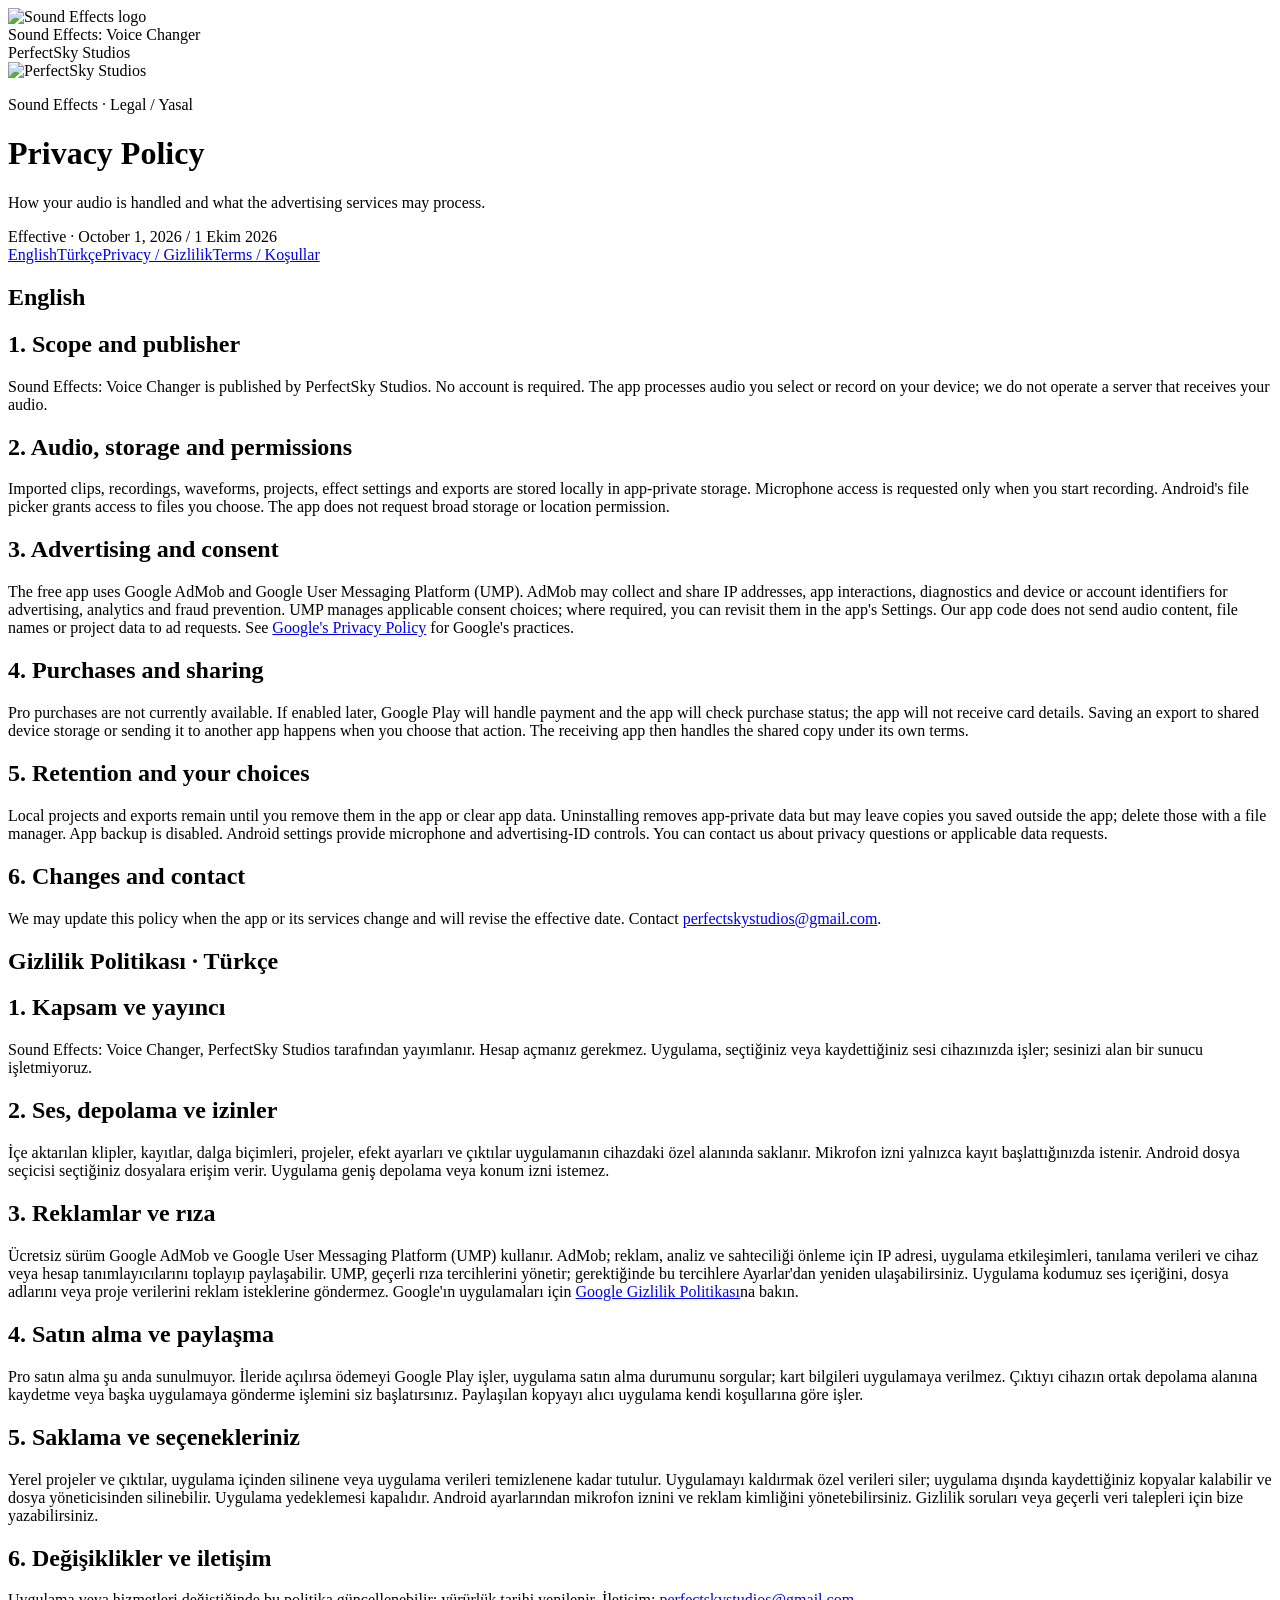
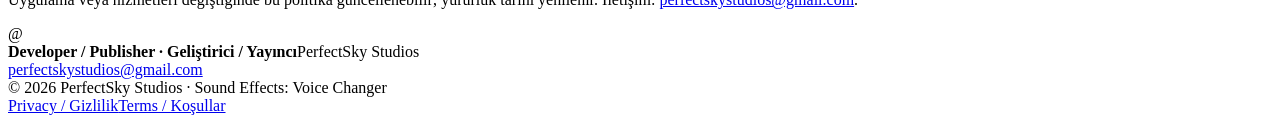
==== index.html @ 6ca9ba9a "Add SoundEffect legal page asset: index.html" ====
<!doctype html>
<html lang="en">
<head>
  <meta charset="utf-8"><meta name="viewport" content="width=device-width, initial-scale=1">
  <meta name="theme-color" content="#d8502e">
  <meta name="description" content="Privacy Policy for Sound Effects: Voice Changer by PerfectSky Studios">
  <title>Privacy Policy · Sound Effects: Voice Changer</title>
  <link rel="stylesheet" href="styles.css">
</head>
<body><main>
  <header class="hero">
    <div class="hero-brands">
      <div class="brand"><img src="app_logo.svg" alt="Sound Effects logo"><div><div class="brand-name">Sound Effects: Voice Changer</div><div class="brand-studio">PerfectSky Studios</div></div></div>
      <div class="studio-mark"><img src="studio_logo.jpg" alt="PerfectSky Studios" decoding="async"></div>
    </div>
    <p class="eyebrow">Sound Effects · Legal / Yasal</p>
    <h1>Privacy Policy</h1>
    <p class="lead">How your audio is handled and what the advertising services may process.</p>
    <div class="meta-row"><span class="meta-pill">Effective · October 1, 2026 / 1 Ekim 2026</span></div>
  </header>
  <nav class="page-nav" aria-label="Page navigation"><a class="primary-link" href="#english">English</a><a href="#turkce">Türkçe</a><a href="index.html">Privacy / Gizlilik</a><a href="terms-of-service.html">Terms / Koşullar</a></nav>
  <div id="english" class="language-block" lang="en"><h2 class="language-title">English</h2>
    <section class="notice"><h2>1. Scope and publisher</h2><p>Sound Effects: Voice Changer is published by PerfectSky Studios. No account is required. The app processes audio you select or record on your device; we do not operate a server that receives your audio.</p></section>
    <section><h2>2. Audio, storage and permissions</h2><p>Imported clips, recordings, waveforms, projects, effect settings and exports are stored locally in app-private storage. Microphone access is requested only when you start recording. Android's file picker grants access to files you choose. The app does not request broad storage or location permission.</p></section>
    <section><h2>3. Advertising and consent</h2><p>The free app uses Google AdMob and Google User Messaging Platform (UMP). AdMob may collect and share IP addresses, app interactions, diagnostics and device or account identifiers for advertising, analytics and fraud prevention. UMP manages applicable consent choices; where required, you can revisit them in the app's Settings. Our app code does not send audio content, file names or project data to ad requests. See <a href="https://policies.google.com/privacy">Google's Privacy Policy</a> for Google's practices.</p></section>
    <section><h2>4. Purchases and sharing</h2><p>Pro purchases are not currently available. If enabled later, Google Play will handle payment and the app will check purchase status; the app will not receive card details. Saving an export to shared device storage or sending it to another app happens when you choose that action. The receiving app then handles the shared copy under its own terms.</p></section>
    <section><h2>5. Retention and your choices</h2><p>Local projects and exports remain until you remove them in the app or clear app data. Uninstalling removes app-private data but may leave copies you saved outside the app; delete those with a file manager. App backup is disabled. Android settings provide microphone and advertising-ID controls. You can contact us about privacy questions or applicable data requests.</p></section>
    <section><h2>6. Changes and contact</h2><p>We may update this policy when the app or its services change and will revise the effective date. Contact <a href="mailto:perfectskystudios@gmail.com">perfectskystudios@gmail.com</a>.</p></section>
  </div>
  <div id="turkce" class="language-block" lang="tr"><h2 class="language-title">Gizlilik Politikası · Türkçe</h2>
    <section class="notice"><h2>1. Kapsam ve yayıncı</h2><p>Sound Effects: Voice Changer, PerfectSky Studios tarafından yayımlanır. Hesap açmanız gerekmez. Uygulama, seçtiğiniz veya kaydettiğiniz sesi cihazınızda işler; sesinizi alan bir sunucu işletmiyoruz.</p></section>
    <section><h2>2. Ses, depolama ve izinler</h2><p>İçe aktarılan klipler, kayıtlar, dalga biçimleri, projeler, efekt ayarları ve çıktılar uygulamanın cihazdaki özel alanında saklanır. Mikrofon izni yalnızca kayıt başlattığınızda istenir. Android dosya seçicisi seçtiğiniz dosyalara erişim verir. Uygulama geniş depolama veya konum izni istemez.</p></section>
    <section><h2>3. Reklamlar ve rıza</h2><p>Ücretsiz sürüm Google AdMob ve Google User Messaging Platform (UMP) kullanır. AdMob; reklam, analiz ve sahteciliği önleme için IP adresi, uygulama etkileşimleri, tanılama verileri ve cihaz veya hesap tanımlayıcılarını toplayıp paylaşabilir. UMP, geçerli rıza tercihlerini yönetir; gerektiğinde bu tercihlere Ayarlar'dan yeniden ulaşabilirsiniz. Uygulama kodumuz ses içeriğini, dosya adlarını veya proje verilerini reklam isteklerine göndermez. Google'ın uygulamaları için <a href="https://policies.google.com/privacy">Google Gizlilik Politikası</a>na bakın.</p></section>
    <section><h2>4. Satın alma ve paylaşma</h2><p>Pro satın alma şu anda sunulmuyor. İleride açılırsa ödemeyi Google Play işler, uygulama satın alma durumunu sorgular; kart bilgileri uygulamaya verilmez. Çıktıyı cihazın ortak depolama alanına kaydetme veya başka uygulamaya gönderme işlemini siz başlatırsınız. Paylaşılan kopyayı alıcı uygulama kendi koşullarına göre işler.</p></section>
    <section><h2>5. Saklama ve seçenekleriniz</h2><p>Yerel projeler ve çıktılar, uygulama içinden silinene veya uygulama verileri temizlenene kadar tutulur. Uygulamayı kaldırmak özel verileri siler; uygulama dışında kaydettiğiniz kopyalar kalabilir ve dosya yöneticisinden silinebilir. Uygulama yedeklemesi kapalıdır. Android ayarlarından mikrofon iznini ve reklam kimliğini yönetebilirsiniz. Gizlilik soruları veya geçerli veri talepleri için bize yazabilirsiniz.</p></section>
    <section><h2>6. Değişiklikler ve iletişim</h2><p>Uygulama veya hizmetleri değiştiğinde bu politika güncellenebilir; yürürlük tarihi yenilenir. İletişim: <a href="mailto:perfectskystudios@gmail.com">perfectskystudios@gmail.com</a>.</p></section>
  </div>
  <aside class="contact-card"><div class="contact-icon" aria-hidden="true">@</div><div><strong>Developer / Publisher · Geliştirici / Yayıncı</strong>PerfectSky Studios<br><a href="mailto:perfectskystudios@gmail.com">perfectskystudios@gmail.com</a></div></aside>
  <footer>© 2026 PerfectSky Studios · Sound Effects: Voice Changer<div class="footer-links"><a href="index.html">Privacy / Gizlilik</a><a href="terms-of-service.html">Terms / Koşullar</a></div></footer>
</main></body></html>
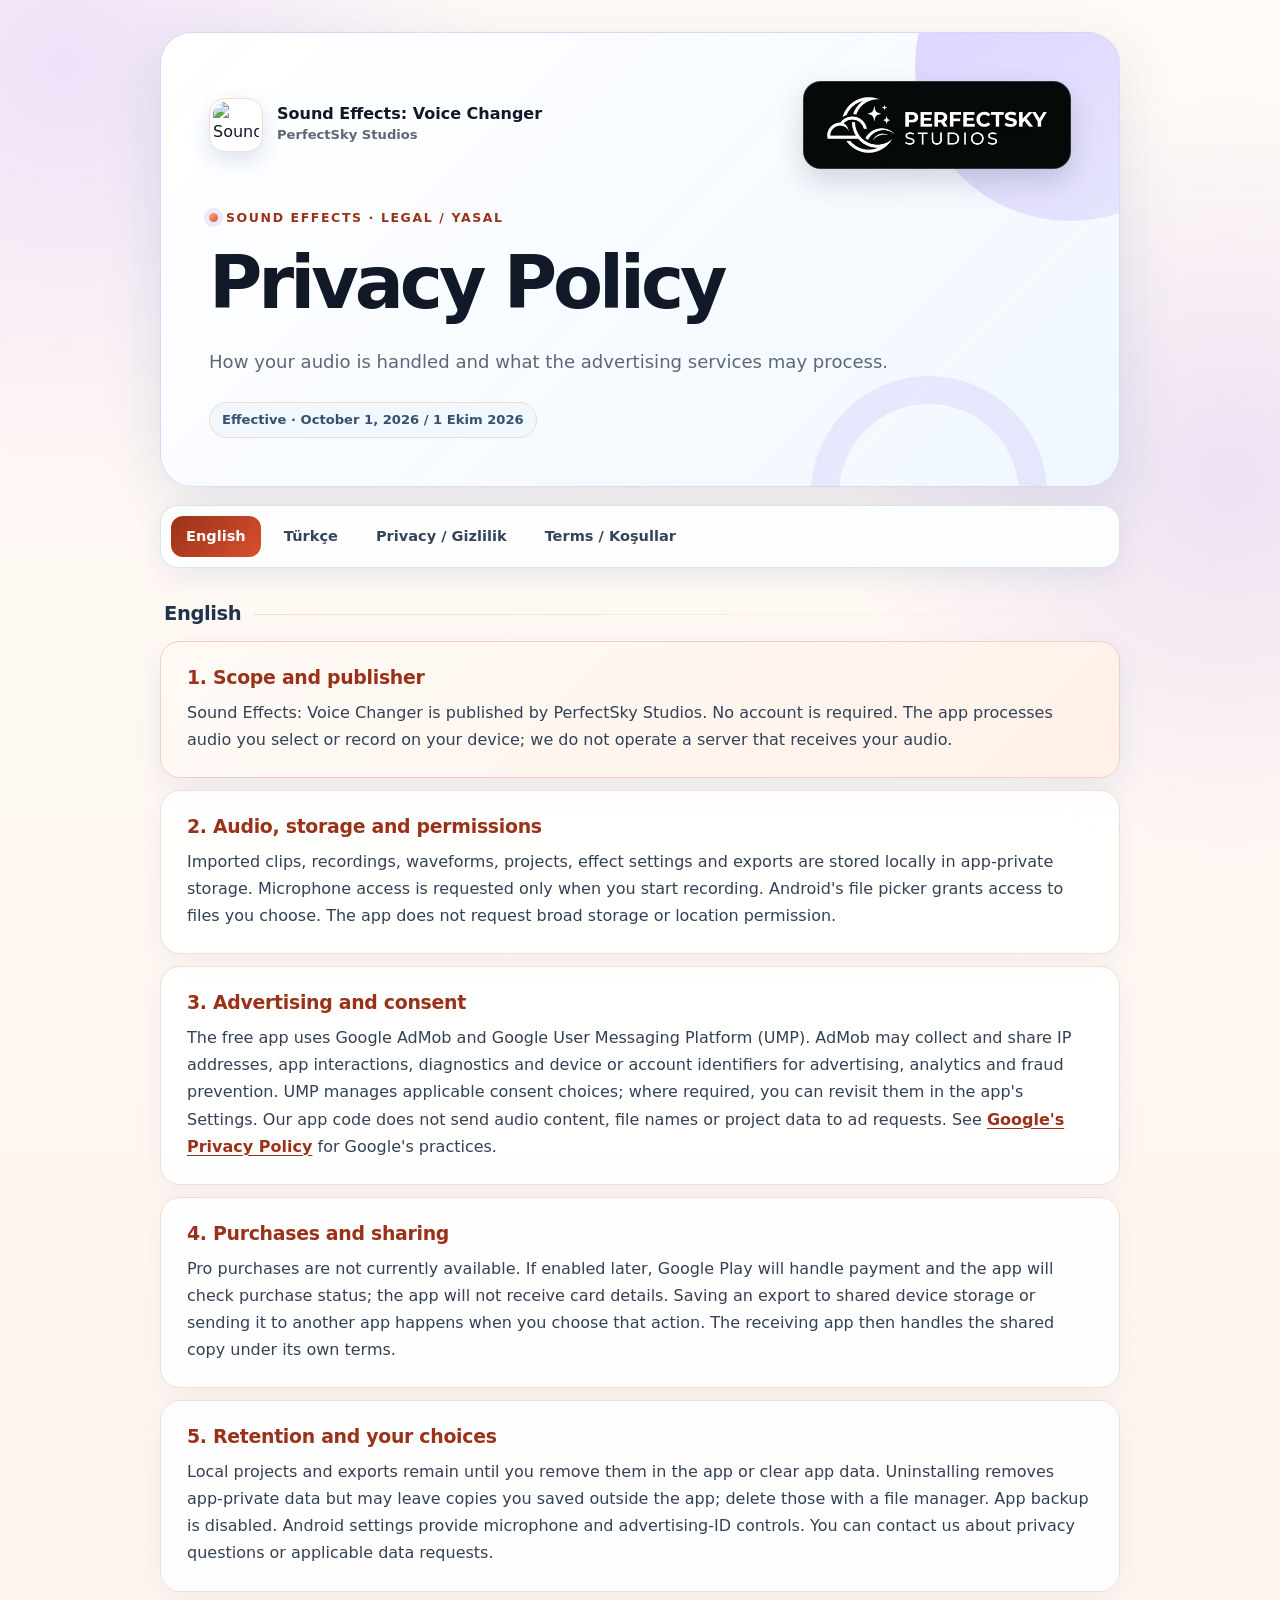
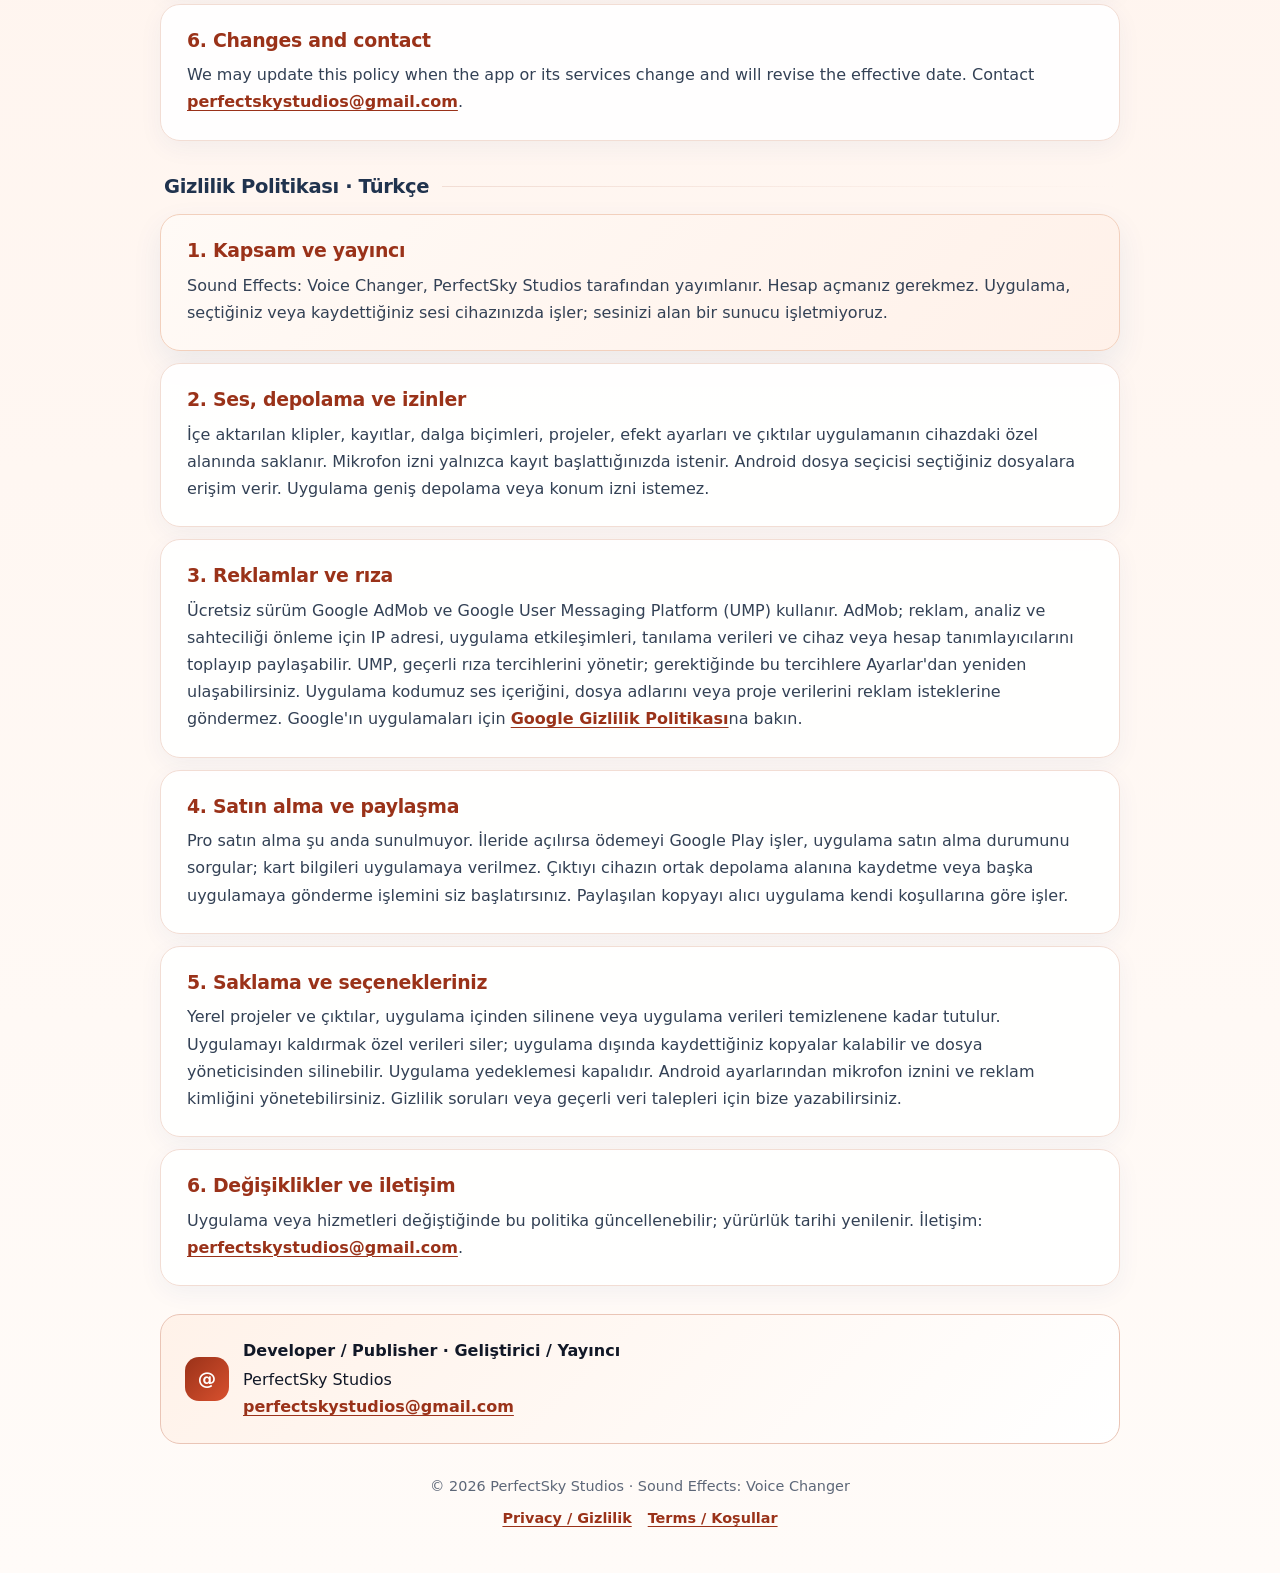
==== commit 2c4ede56: "Update SoundEffect legal page asset: index.html" ====
--- a/index.html
+++ b/index.html
@@ -10,7 +10,7 @@
 <body><main>
   <header class="hero">
     <div class="hero-brands">
-      <div class="brand"><img src="app_logo.svg" alt="Sound Effects logo"><div><div class="brand-name">Sound Effects: Voice Changer</div><div class="brand-studio">PerfectSky Studios</div></div></div>
+      <div class="brand"><img src="app_logo.png" alt="Sound Effects logo"><div><div class="brand-name">Sound Effects: Voice Changer</div><div class="brand-studio">PerfectSky Studios</div></div></div>
       <div class="studio-mark"><img src="studio_logo.jpg" alt="PerfectSky Studios" decoding="async"></div>
     </div>
     <p class="eyebrow">Sound Effects · Legal / Yasal</p>
--- a/styles.css
+++ b/styles.css
@@ -0,0 +1,111 @@
+:root {
+  color-scheme: light;
+  --ink: #111827;
+  --muted: #5d6778;
+  --line: #f2ddd4;
+  --blue: #d8502e;
+  --blue-dark: #9a3219;
+  --blue-deep: #6c2214;
+  --sky: #ffad80;
+  --surface: rgba(255, 255, 255, 0.95);
+  --shadow: 0 20px 60px rgba(18, 67, 133, 0.12);
+  --shadow-soft: 0 10px 28px rgba(18, 67, 133, 0.08);
+}
+
+* { box-sizing: border-box; }
+html { scroll-behavior: smooth; }
+body {
+  margin: 0;
+  min-height: 100vh;
+  background:
+    radial-gradient(circle at 5% 2%, rgba(174, 139, 255, 0.22), transparent 27rem),
+    radial-gradient(circle at 96% 15%, rgba(121, 84, 237, 0.14), transparent 24rem),
+    linear-gradient(180deg, #fffaf6 0%, #fff5ef 48%, #fffbf8 100%);
+  color: var(--ink);
+  font: 16px/1.7 Inter, ui-sans-serif, system-ui, -apple-system, BlinkMacSystemFont, "Segoe UI", sans-serif;
+}
+
+a { color: var(--blue-dark); font-weight: 700; text-underline-offset: 3px; text-decoration-thickness: 1px; }
+a:hover { color: var(--blue-deep); }
+main { width: min(960px, calc(100% - 32px)); margin: 32px auto 24px; }
+
+.hero {
+  position: relative;
+  overflow: hidden;
+  min-height: 360px;
+  padding: 48px;
+  border: 1px solid rgba(121, 84, 237, 0.22);
+  border-radius: 32px;
+  background: linear-gradient(135deg, rgba(255, 255, 255, 0.99), rgba(239, 247, 255, 0.96));
+  box-shadow: var(--shadow);
+}
+.hero::before, .hero::after { content: ""; position: absolute; border-radius: 999px; pointer-events: none; }
+.hero::before { width: 310px; height: 310px; right: -106px; top: -122px; background: linear-gradient(145deg, rgba(174, 139, 255, 0.38), rgba(121, 84, 237, 0.10)); }
+.hero::after { width: 180px; height: 180px; right: 72px; bottom: -126px; border: 28px solid rgba(121, 84, 237, 0.10); }
+
+.hero-brands { position: relative; z-index: 1; display: flex; flex-wrap: wrap; align-items: center; justify-content: space-between; gap: 24px; margin-bottom: 34px; }
+.brand { display: flex; align-items: center; gap: 14px; }
+.brand img { width: 54px; height: 54px; object-fit: contain; padding: 3px; border: 1px solid var(--line); border-radius: 16px; background: #fff; box-shadow: 0 8px 20px rgba(18, 67, 133, 0.14); }
+.brand-name { font-size: 1rem; font-weight: 800; line-height: 1.25; }
+.brand-studio { color: var(--muted); font-size: 0.82rem; font-weight: 650; }
+.studio-mark { flex: 0 1 268px; width: 268px; max-width: 100%; height: 88px; overflow: hidden; border: 1px solid rgba(255, 255, 255, 0.18); border-radius: 18px; background: #040907; box-shadow: 0 12px 28px rgba(8, 25, 43, 0.16); }
+.studio-mark img { display: block; width: 100%; height: 100%; object-fit: cover; object-position: center; }
+
+.eyebrow { position: relative; z-index: 1; display: inline-flex; align-items: center; gap: 8px; margin: 0 0 10px; color: var(--blue-dark); font-size: 0.78rem; font-weight: 850; letter-spacing: 0.13em; text-transform: uppercase; }
+.eyebrow::before { content: ""; width: 9px; height: 9px; border-radius: 50%; background: linear-gradient(135deg, var(--sky), var(--blue)); box-shadow: 0 0 0 5px rgba(121, 84, 237, 0.12); }
+h1, h2 { line-height: 1.25; }
+h1 { position: relative; z-index: 1; max-width: 760px; margin: 0; font-size: clamp(2.35rem, 7vw, 4.55rem); letter-spacing: -0.055em; }
+.lead { position: relative; z-index: 1; max-width: 700px; margin: 18px 0 0; color: var(--muted); font-size: clamp(1rem, 2vw, 1.13rem); }
+.meta-row { position: relative; z-index: 1; display: flex; flex-wrap: wrap; gap: 8px; margin-top: 24px; }
+.meta-pill { display: inline-flex; align-items: center; min-height: 34px; padding: 6px 12px; border: 1px solid #f3d9ca; border-radius: 999px; background: rgba(241, 247, 255, 0.94); color: #36516f; font-size: 0.82rem; font-weight: 700; }
+
+.page-nav { position: sticky; z-index: 10; top: 12px; display: flex; flex-wrap: wrap; gap: 8px; margin: 18px 0 28px; padding: 10px; border: 1px solid rgba(211, 225, 243, 0.92); border-radius: 18px; background: rgba(255, 255, 255, 0.90); box-shadow: var(--shadow-soft); backdrop-filter: blur(16px); }
+.page-nav a { display: inline-flex; align-items: center; min-height: 40px; padding: 8px 15px; border-radius: 12px; color: #33445b; text-decoration: none; font-size: 0.91rem; }
+.page-nav a:hover, .page-nav a:focus-visible { background: #ffede4; color: var(--blue-deep); outline: none; }
+.page-nav .primary-link { background: linear-gradient(135deg, var(--blue-dark), var(--blue)); color: #fff; }
+.page-nav .primary-link:hover { color: #fff; filter: brightness(0.97); }
+
+.language-block { scroll-margin-top: 92px; }
+.language-title { display: flex; align-items: center; gap: 13px; margin: 34px 4px 15px; color: #20334e; font-size: 1.22rem; letter-spacing: -0.02em; }
+.language-title::after { content: ""; flex: 1; height: 1px; background: linear-gradient(90deg, var(--line), transparent); }
+
+section { margin-bottom: 12px; padding: 24px 26px; border: 1px solid var(--line); border-radius: 20px; background: var(--surface); box-shadow: 0 7px 24px rgba(18, 67, 133, 0.05); }
+section h2 { margin: 0 0 9px; color: #9a3219; font-size: 1.18rem; letter-spacing: -0.015em; }
+section p, section li { color: #334155; }
+section p { margin: 0; }
+section p + p, section ul { margin-top: 10px; }
+section ul { margin-bottom: 0; padding-left: 22px; }
+section.notice { border-color: #f2d0bd; background: linear-gradient(135deg, #fffaf6, #fff1e9); box-shadow: 0 12px 30px rgba(18, 77, 151, 0.08); }
+section.notice h2 { color: var(--blue-dark); }
+
+.contact-card { display: grid; grid-template-columns: 44px 1fr; gap: 14px; align-items: center; margin-top: 28px; padding: 22px 24px; border: 1px solid #eac5b6; border-radius: 20px; background: linear-gradient(135deg, #fff2e9, #ffffff); }
+.contact-icon { display: grid; width: 44px; height: 44px; place-items: center; border-radius: 14px; background: linear-gradient(135deg, var(--blue-dark), var(--blue)); color: white; font-size: 1.15rem; font-weight: 900; }
+.contact-card strong { display: block; margin-bottom: 2px; }
+.contact-card > div { min-width: 0; overflow-wrap: anywhere; }
+footer { padding: 30px 16px 18px; color: var(--muted); text-align: center; font-size: 0.9rem; }
+.footer-links { display: flex; flex-wrap: wrap; justify-content: center; gap: 8px 16px; margin-top: 8px; }
+
+@media (max-width: 640px) {
+  main { width: min(100% - 20px, 960px); margin-top: 10px; }
+  .hero { min-height: 0; padding: 26px 22px 30px; border-radius: 24px; }
+  .hero::before { width: 210px; height: 210px; right: -110px; top: -100px; }
+  .hero-brands { flex-direction: column; align-items: flex-start; gap: 20px; margin-bottom: 28px; }
+  .studio-mark { flex: none; width: 246px; height: 82px; border-radius: 16px; }
+  .brand img { width: 48px; height: 48px; border-radius: 14px; }
+  h1 { font-size: clamp(2.15rem, 12vw, 3.2rem); }
+  .lead { margin-top: 14px; }
+  .page-nav { top: 7px; margin: 12px 0 24px; border-radius: 16px; }
+  .page-nav a { flex: 1 1 42%; justify-content: center; padding-inline: 10px; font-size: 0.84rem; text-align: center; }
+  .language-title { margin-top: 28px; }
+  section { padding: 20px 19px; border-radius: 17px; }
+  section h2 { font-size: 1.08rem; }
+  .contact-card { grid-template-columns: 38px 1fr; padding: 18px; }
+  .contact-icon { width: 38px; height: 38px; border-radius: 12px; }
+}
+
+@media (prefers-reduced-motion: reduce) { html { scroll-behavior: auto; } }
+
+
+.hero-brands .brand { min-width:0; flex:1 1 260px; }
+.brand-name, section, .lead { overflow-wrap:anywhere; }
+@media(max-width:640px){.studio-mark{align-self:flex-end;} .page-nav{position:static;} .language-block{scroll-margin-top:16px;}}
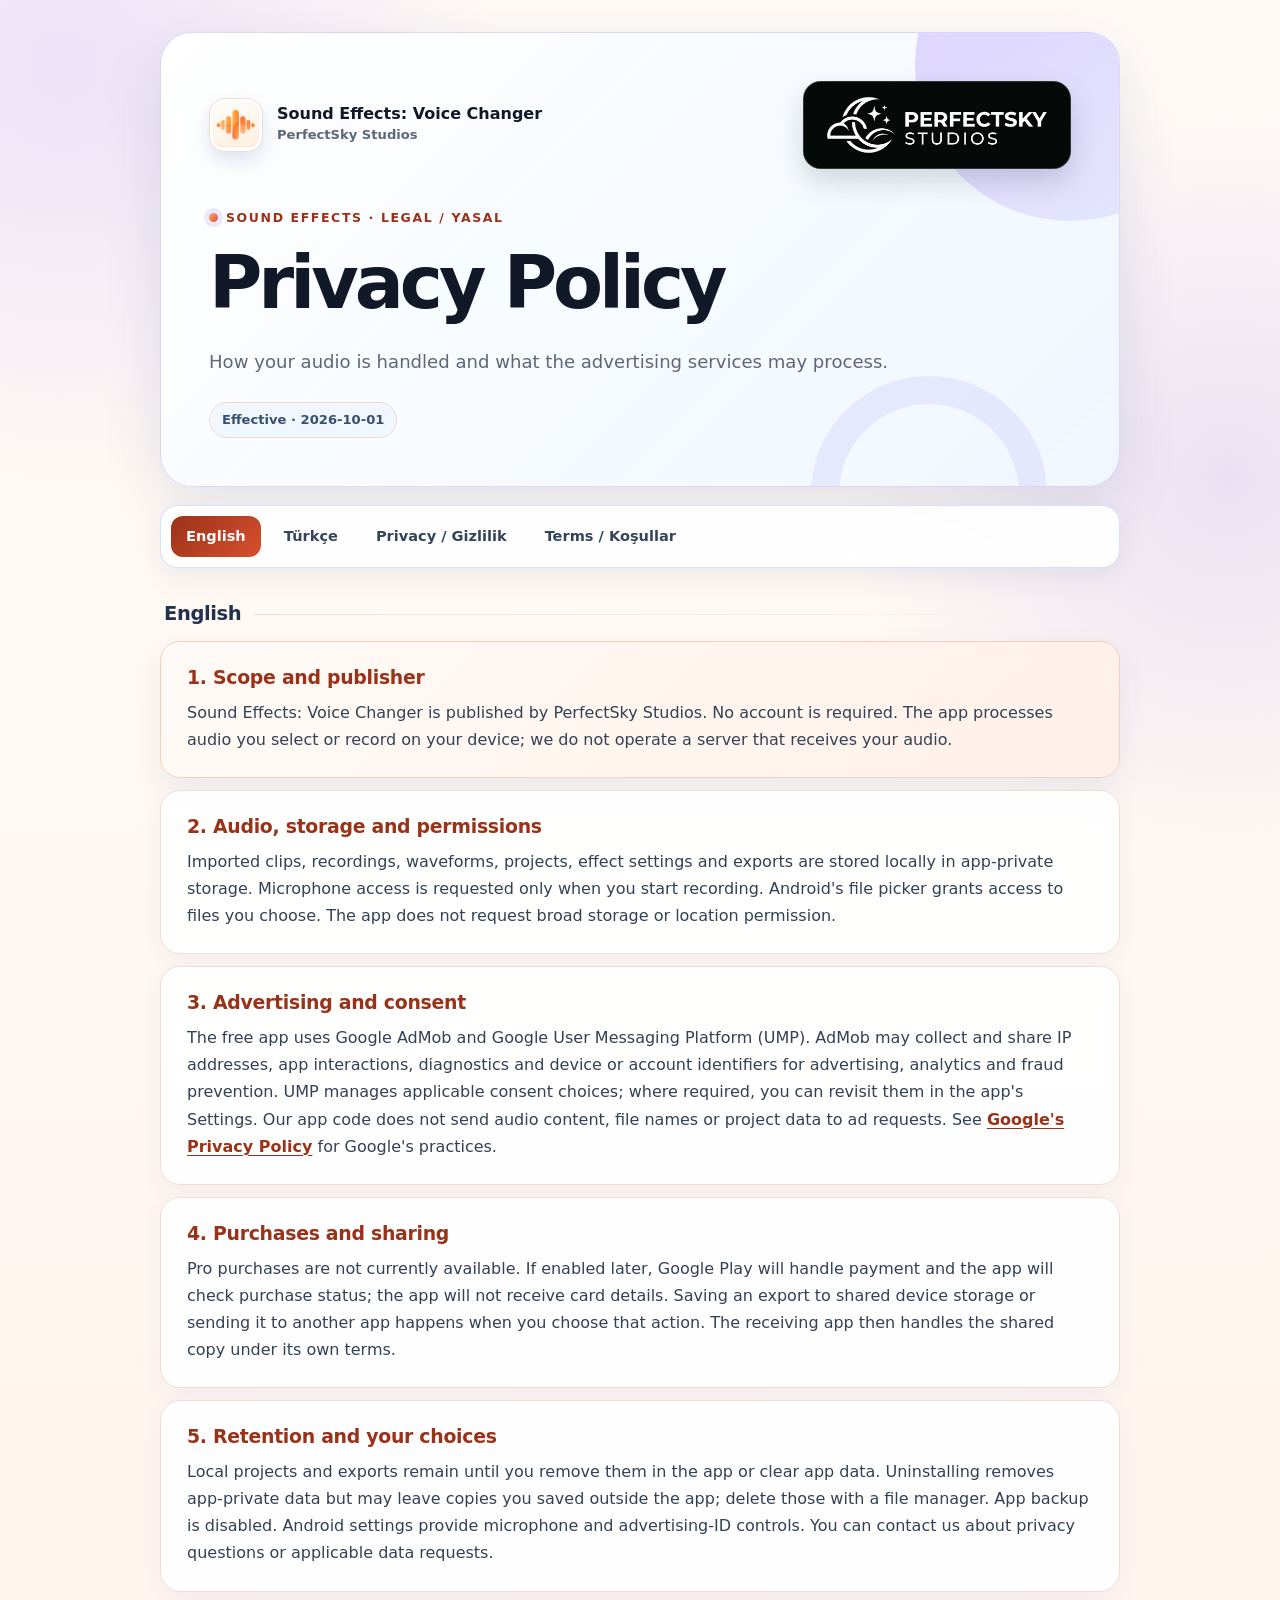
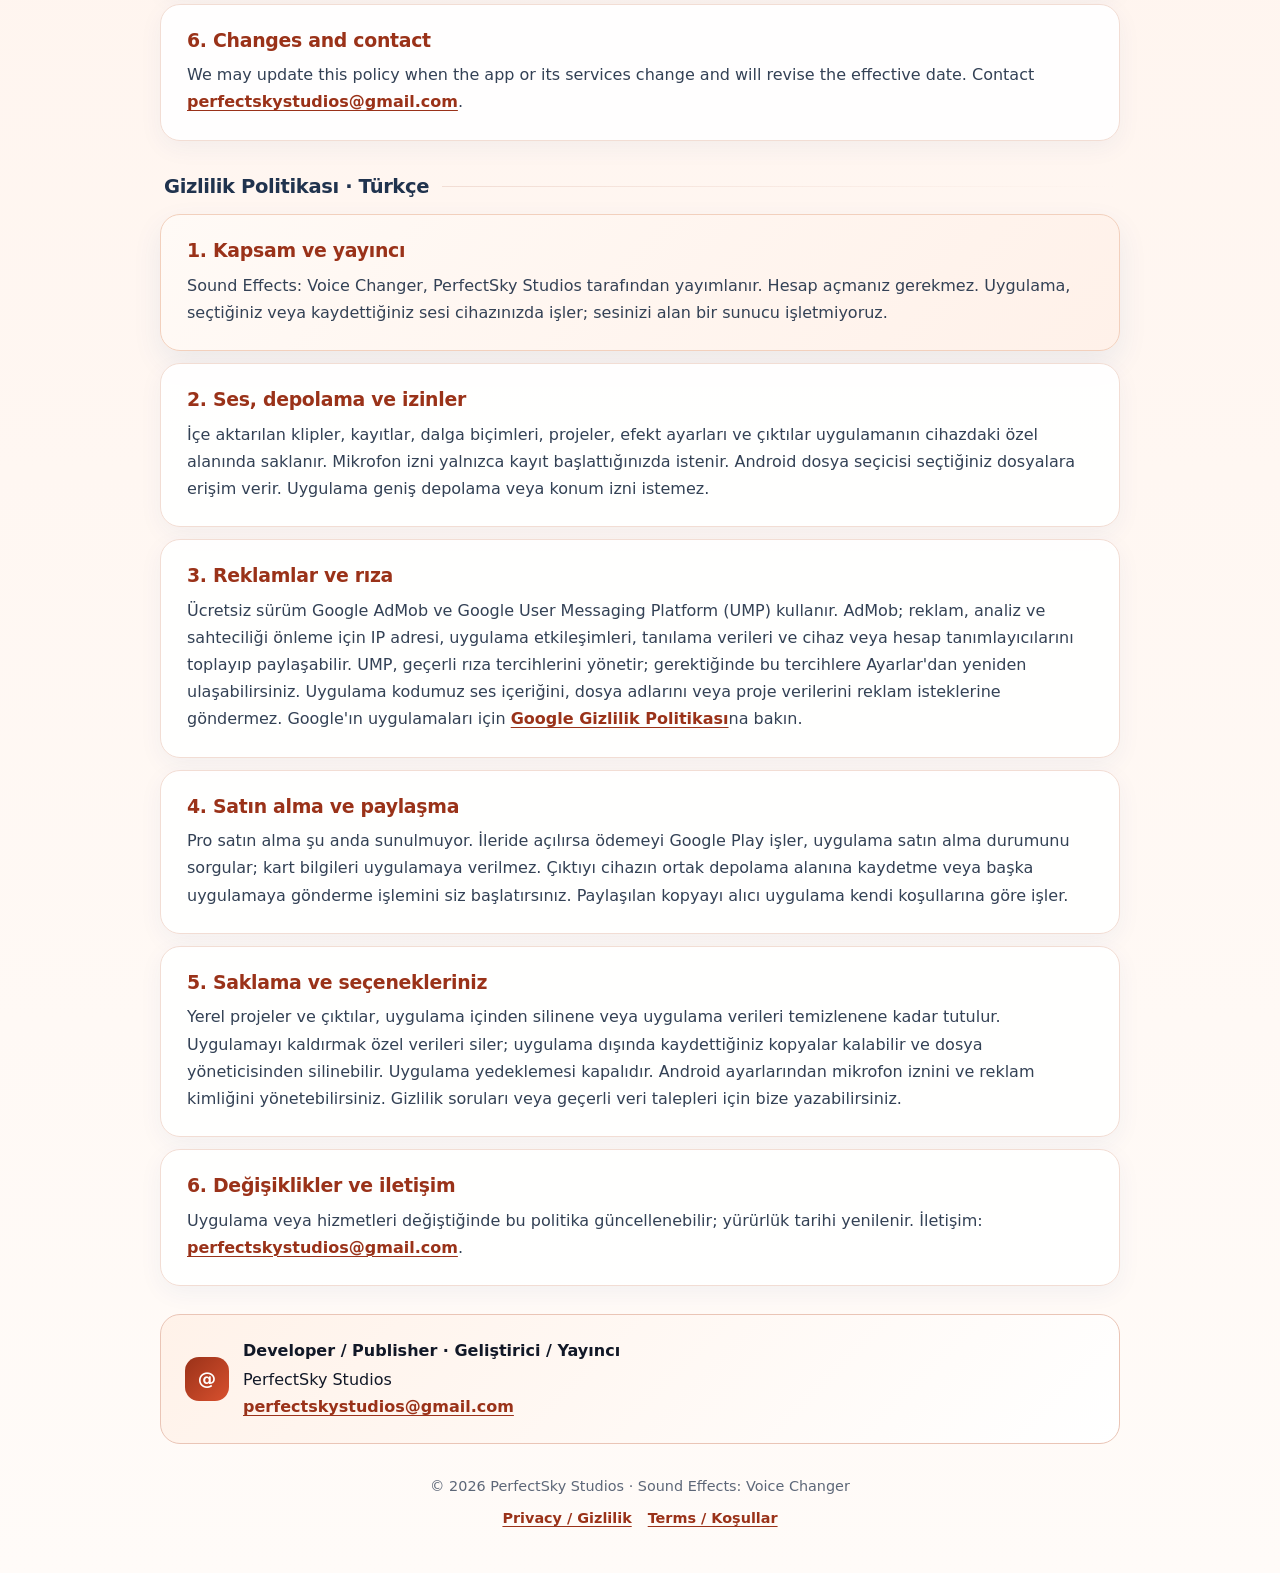
==== commit 4eff6c15: "Correct policy effective date" ====
--- a/index.html
+++ b/index.html
@@ -16,7 +16,7 @@
     <p class="eyebrow">Sound Effects · Legal / Yasal</p>
     <h1>Privacy Policy</h1>
     <p class="lead">How your audio is handled and what the advertising services may process.</p>
-    <div class="meta-row"><span class="meta-pill">Effective · October 1, 2026 / 1 Ekim 2026</span></div>
+    <div class="meta-row"><span class="meta-pill">Effective · 2026-10-01</span></div>
   </header>
   <nav class="page-nav" aria-label="Page navigation"><a class="primary-link" href="#english">English</a><a href="#turkce">Türkçe</a><a href="index.html">Privacy / Gizlilik</a><a href="terms-of-service.html">Terms / Koşullar</a></nav>
   <div id="english" class="language-block" lang="en"><h2 class="language-title">English</h2>
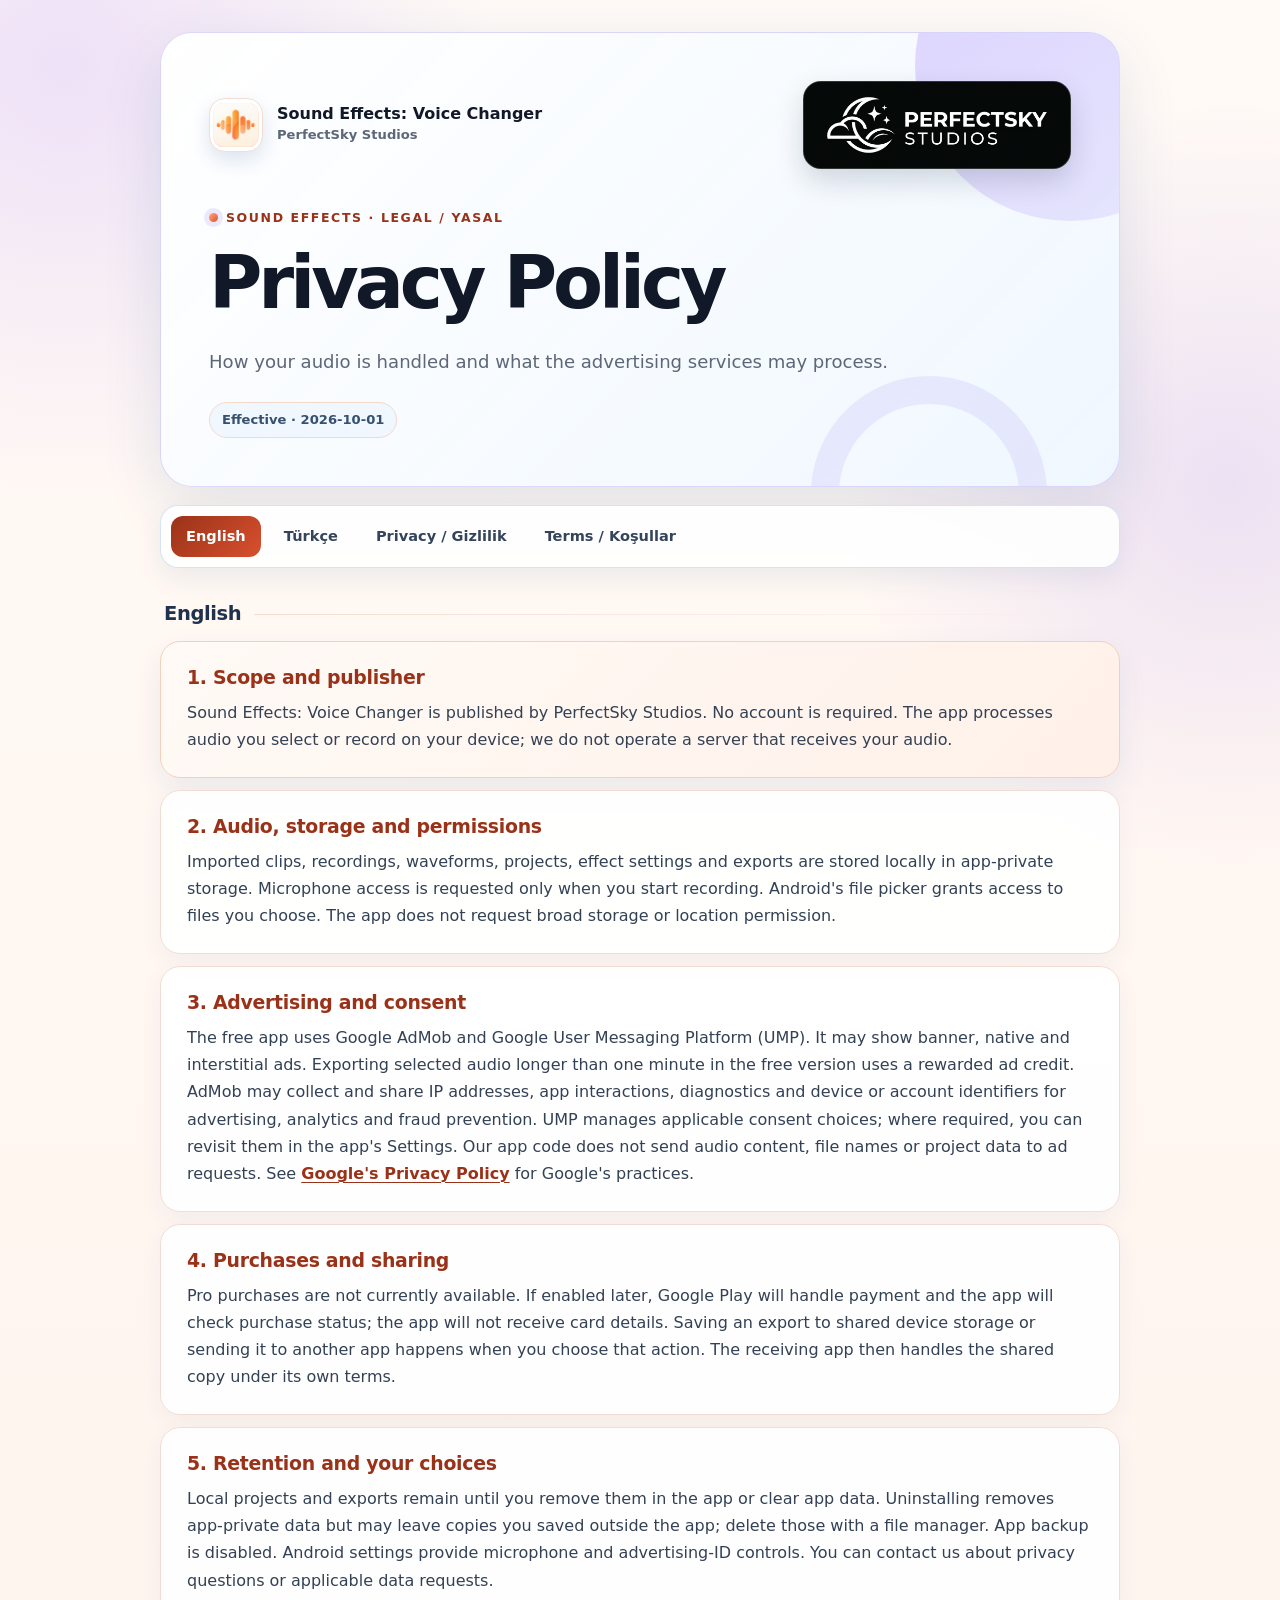
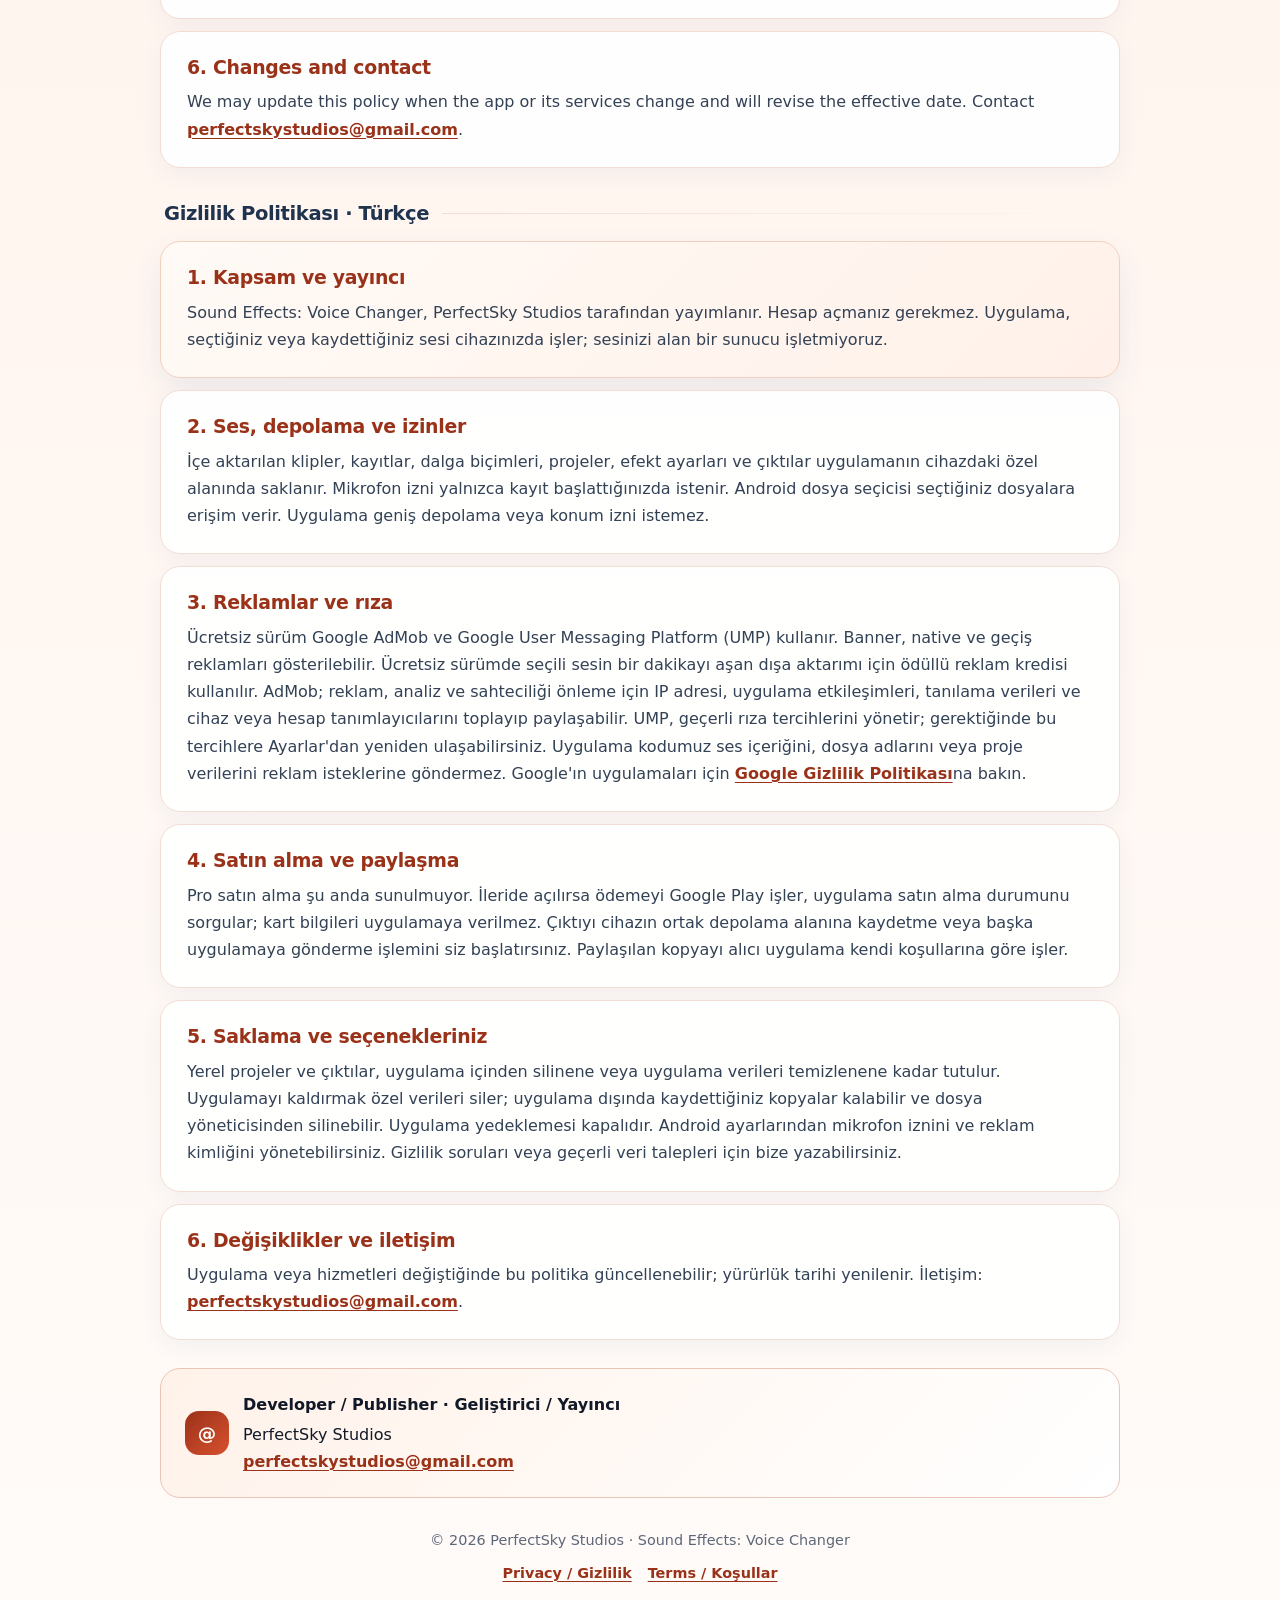
==== commit acb91a72: "Clarify advertising formats and rewarded export in privacy policy" ====
--- a/index.html
+++ b/index.html
@@ -22,7 +22,7 @@
   <div id="english" class="language-block" lang="en"><h2 class="language-title">English</h2>
     <section class="notice"><h2>1. Scope and publisher</h2><p>Sound Effects: Voice Changer is published by PerfectSky Studios. No account is required. The app processes audio you select or record on your device; we do not operate a server that receives your audio.</p></section>
     <section><h2>2. Audio, storage and permissions</h2><p>Imported clips, recordings, waveforms, projects, effect settings and exports are stored locally in app-private storage. Microphone access is requested only when you start recording. Android's file picker grants access to files you choose. The app does not request broad storage or location permission.</p></section>
-    <section><h2>3. Advertising and consent</h2><p>The free app uses Google AdMob and Google User Messaging Platform (UMP). AdMob may collect and share IP addresses, app interactions, diagnostics and device or account identifiers for advertising, analytics and fraud prevention. UMP manages applicable consent choices; where required, you can revisit them in the app's Settings. Our app code does not send audio content, file names or project data to ad requests. See <a href="https://policies.google.com/privacy">Google's Privacy Policy</a> for Google's practices.</p></section>
+    <section><h2>3. Advertising and consent</h2><p>The free app uses Google AdMob and Google User Messaging Platform (UMP). It may show banner, native and interstitial ads. Exporting selected audio longer than one minute in the free version uses a rewarded ad credit. AdMob may collect and share IP addresses, app interactions, diagnostics and device or account identifiers for advertising, analytics and fraud prevention. UMP manages applicable consent choices; where required, you can revisit them in the app's Settings. Our app code does not send audio content, file names or project data to ad requests. See <a href="https://policies.google.com/privacy">Google's Privacy Policy</a> for Google's practices.</p></section>
     <section><h2>4. Purchases and sharing</h2><p>Pro purchases are not currently available. If enabled later, Google Play will handle payment and the app will check purchase status; the app will not receive card details. Saving an export to shared device storage or sending it to another app happens when you choose that action. The receiving app then handles the shared copy under its own terms.</p></section>
     <section><h2>5. Retention and your choices</h2><p>Local projects and exports remain until you remove them in the app or clear app data. Uninstalling removes app-private data but may leave copies you saved outside the app; delete those with a file manager. App backup is disabled. Android settings provide microphone and advertising-ID controls. You can contact us about privacy questions or applicable data requests.</p></section>
     <section><h2>6. Changes and contact</h2><p>We may update this policy when the app or its services change and will revise the effective date. Contact <a href="mailto:perfectskystudios@gmail.com">perfectskystudios@gmail.com</a>.</p></section>
@@ -30,7 +30,7 @@
   <div id="turkce" class="language-block" lang="tr"><h2 class="language-title">Gizlilik Politikası · Türkçe</h2>
     <section class="notice"><h2>1. Kapsam ve yayıncı</h2><p>Sound Effects: Voice Changer, PerfectSky Studios tarafından yayımlanır. Hesap açmanız gerekmez. Uygulama, seçtiğiniz veya kaydettiğiniz sesi cihazınızda işler; sesinizi alan bir sunucu işletmiyoruz.</p></section>
     <section><h2>2. Ses, depolama ve izinler</h2><p>İçe aktarılan klipler, kayıtlar, dalga biçimleri, projeler, efekt ayarları ve çıktılar uygulamanın cihazdaki özel alanında saklanır. Mikrofon izni yalnızca kayıt başlattığınızda istenir. Android dosya seçicisi seçtiğiniz dosyalara erişim verir. Uygulama geniş depolama veya konum izni istemez.</p></section>
-    <section><h2>3. Reklamlar ve rıza</h2><p>Ücretsiz sürüm Google AdMob ve Google User Messaging Platform (UMP) kullanır. AdMob; reklam, analiz ve sahteciliği önleme için IP adresi, uygulama etkileşimleri, tanılama verileri ve cihaz veya hesap tanımlayıcılarını toplayıp paylaşabilir. UMP, geçerli rıza tercihlerini yönetir; gerektiğinde bu tercihlere Ayarlar'dan yeniden ulaşabilirsiniz. Uygulama kodumuz ses içeriğini, dosya adlarını veya proje verilerini reklam isteklerine göndermez. Google'ın uygulamaları için <a href="https://policies.google.com/privacy">Google Gizlilik Politikası</a>na bakın.</p></section>
+    <section><h2>3. Reklamlar ve rıza</h2><p>Ücretsiz sürüm Google AdMob ve Google User Messaging Platform (UMP) kullanır. Banner, native ve geçiş reklamları gösterilebilir. Ücretsiz sürümde seçili sesin bir dakikayı aşan dışa aktarımı için ödüllü reklam kredisi kullanılır. AdMob; reklam, analiz ve sahteciliği önleme için IP adresi, uygulama etkileşimleri, tanılama verileri ve cihaz veya hesap tanımlayıcılarını toplayıp paylaşabilir. UMP, geçerli rıza tercihlerini yönetir; gerektiğinde bu tercihlere Ayarlar'dan yeniden ulaşabilirsiniz. Uygulama kodumuz ses içeriğini, dosya adlarını veya proje verilerini reklam isteklerine göndermez. Google'ın uygulamaları için <a href="https://policies.google.com/privacy">Google Gizlilik Politikası</a>na bakın.</p></section>
     <section><h2>4. Satın alma ve paylaşma</h2><p>Pro satın alma şu anda sunulmuyor. İleride açılırsa ödemeyi Google Play işler, uygulama satın alma durumunu sorgular; kart bilgileri uygulamaya verilmez. Çıktıyı cihazın ortak depolama alanına kaydetme veya başka uygulamaya gönderme işlemini siz başlatırsınız. Paylaşılan kopyayı alıcı uygulama kendi koşullarına göre işler.</p></section>
     <section><h2>5. Saklama ve seçenekleriniz</h2><p>Yerel projeler ve çıktılar, uygulama içinden silinene veya uygulama verileri temizlenene kadar tutulur. Uygulamayı kaldırmak özel verileri siler; uygulama dışında kaydettiğiniz kopyalar kalabilir ve dosya yöneticisinden silinebilir. Uygulama yedeklemesi kapalıdır. Android ayarlarından mikrofon iznini ve reklam kimliğini yönetebilirsiniz. Gizlilik soruları veya geçerli veri talepleri için bize yazabilirsiniz.</p></section>
     <section><h2>6. Değişiklikler ve iletişim</h2><p>Uygulama veya hizmetleri değiştiğinde bu politika güncellenebilir; yürürlük tarihi yenilenir. İletişim: <a href="mailto:perfectskystudios@gmail.com">perfectskystudios@gmail.com</a>.</p></section>
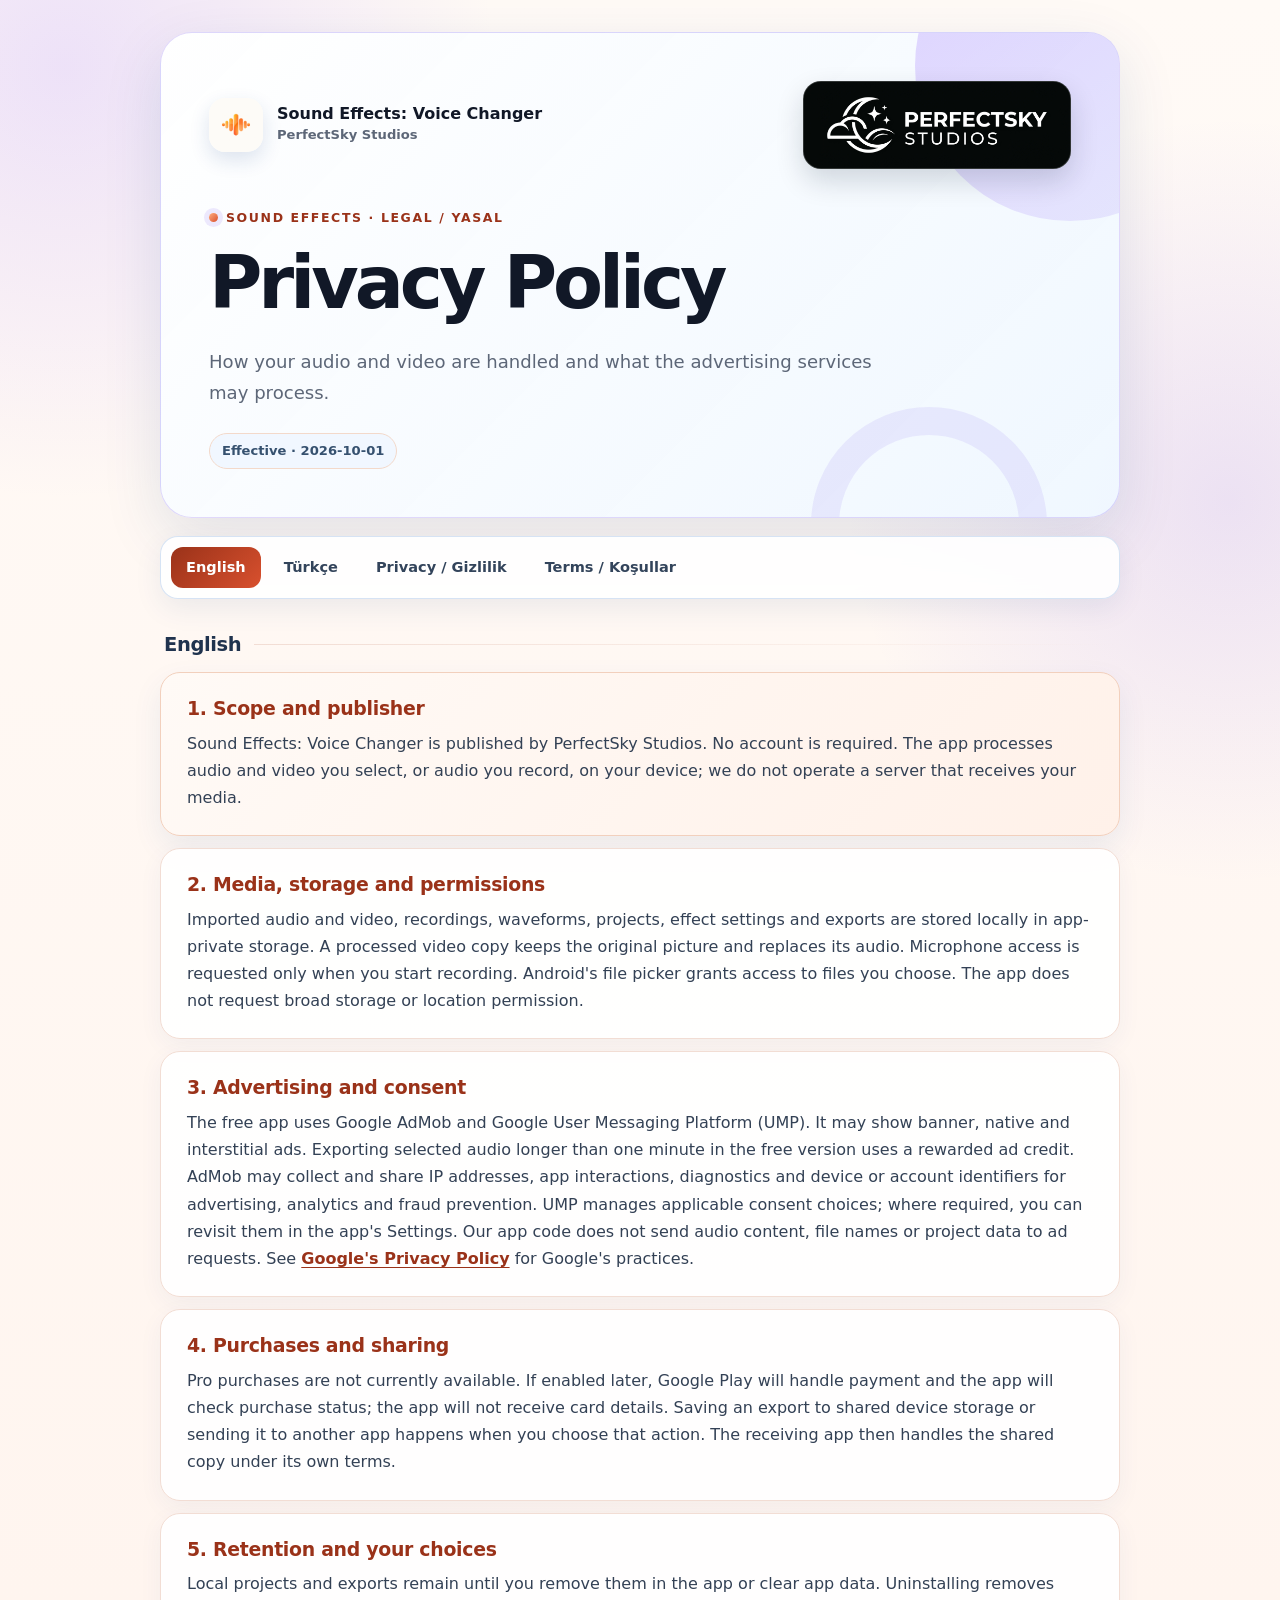
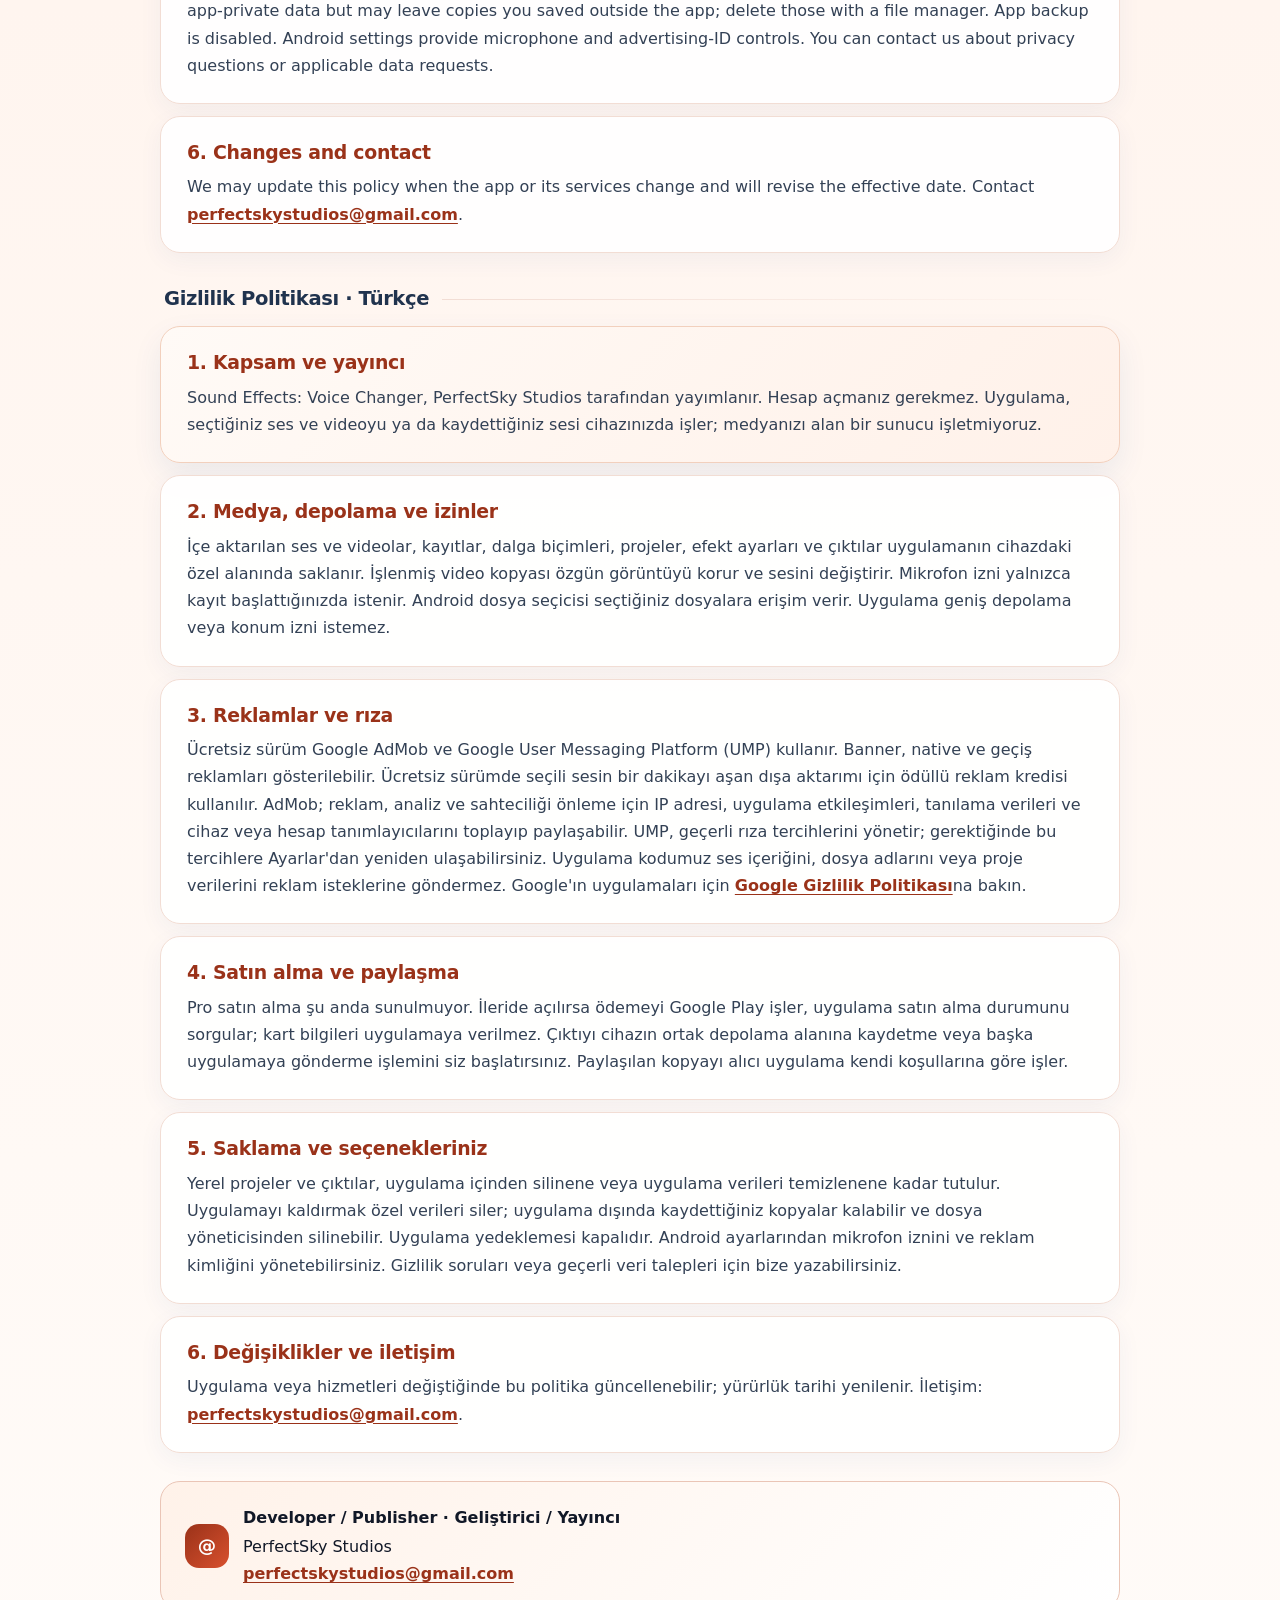
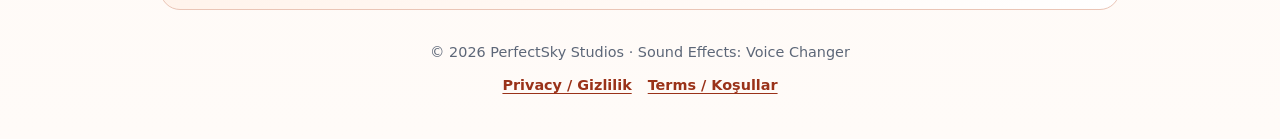
==== commit 3d3412dd: "Cover local video import and export in legal pages" ====
--- a/index.html
+++ b/index.html
@@ -15,21 +15,21 @@
     </div>
     <p class="eyebrow">Sound Effects · Legal / Yasal</p>
     <h1>Privacy Policy</h1>
-    <p class="lead">How your audio is handled and what the advertising services may process.</p>
+    <p class="lead">How your audio and video are handled and what the advertising services may process.</p>
     <div class="meta-row"><span class="meta-pill">Effective · 2026-10-01</span></div>
   </header>
   <nav class="page-nav" aria-label="Page navigation"><a class="primary-link" href="#english">English</a><a href="#turkce">Türkçe</a><a href="index.html">Privacy / Gizlilik</a><a href="terms-of-service.html">Terms / Koşullar</a></nav>
   <div id="english" class="language-block" lang="en"><h2 class="language-title">English</h2>
-    <section class="notice"><h2>1. Scope and publisher</h2><p>Sound Effects: Voice Changer is published by PerfectSky Studios. No account is required. The app processes audio you select or record on your device; we do not operate a server that receives your audio.</p></section>
-    <section><h2>2. Audio, storage and permissions</h2><p>Imported clips, recordings, waveforms, projects, effect settings and exports are stored locally in app-private storage. Microphone access is requested only when you start recording. Android's file picker grants access to files you choose. The app does not request broad storage or location permission.</p></section>
+    <section class="notice"><h2>1. Scope and publisher</h2><p>Sound Effects: Voice Changer is published by PerfectSky Studios. No account is required. The app processes audio and video you select, or audio you record, on your device; we do not operate a server that receives your media.</p></section>
+    <section><h2>2. Media, storage and permissions</h2><p>Imported audio and video, recordings, waveforms, projects, effect settings and exports are stored locally in app-private storage. A processed video copy keeps the original picture and replaces its audio. Microphone access is requested only when you start recording. Android's file picker grants access to files you choose. The app does not request broad storage or location permission.</p></section>
     <section><h2>3. Advertising and consent</h2><p>The free app uses Google AdMob and Google User Messaging Platform (UMP). It may show banner, native and interstitial ads. Exporting selected audio longer than one minute in the free version uses a rewarded ad credit. AdMob may collect and share IP addresses, app interactions, diagnostics and device or account identifiers for advertising, analytics and fraud prevention. UMP manages applicable consent choices; where required, you can revisit them in the app's Settings. Our app code does not send audio content, file names or project data to ad requests. See <a href="https://policies.google.com/privacy">Google's Privacy Policy</a> for Google's practices.</p></section>
     <section><h2>4. Purchases and sharing</h2><p>Pro purchases are not currently available. If enabled later, Google Play will handle payment and the app will check purchase status; the app will not receive card details. Saving an export to shared device storage or sending it to another app happens when you choose that action. The receiving app then handles the shared copy under its own terms.</p></section>
     <section><h2>5. Retention and your choices</h2><p>Local projects and exports remain until you remove them in the app or clear app data. Uninstalling removes app-private data but may leave copies you saved outside the app; delete those with a file manager. App backup is disabled. Android settings provide microphone and advertising-ID controls. You can contact us about privacy questions or applicable data requests.</p></section>
     <section><h2>6. Changes and contact</h2><p>We may update this policy when the app or its services change and will revise the effective date. Contact <a href="mailto:perfectskystudios@gmail.com">perfectskystudios@gmail.com</a>.</p></section>
   </div>
   <div id="turkce" class="language-block" lang="tr"><h2 class="language-title">Gizlilik Politikası · Türkçe</h2>
-    <section class="notice"><h2>1. Kapsam ve yayıncı</h2><p>Sound Effects: Voice Changer, PerfectSky Studios tarafından yayımlanır. Hesap açmanız gerekmez. Uygulama, seçtiğiniz veya kaydettiğiniz sesi cihazınızda işler; sesinizi alan bir sunucu işletmiyoruz.</p></section>
-    <section><h2>2. Ses, depolama ve izinler</h2><p>İçe aktarılan klipler, kayıtlar, dalga biçimleri, projeler, efekt ayarları ve çıktılar uygulamanın cihazdaki özel alanında saklanır. Mikrofon izni yalnızca kayıt başlattığınızda istenir. Android dosya seçicisi seçtiğiniz dosyalara erişim verir. Uygulama geniş depolama veya konum izni istemez.</p></section>
+    <section class="notice"><h2>1. Kapsam ve yayıncı</h2><p>Sound Effects: Voice Changer, PerfectSky Studios tarafından yayımlanır. Hesap açmanız gerekmez. Uygulama, seçtiğiniz ses ve videoyu ya da kaydettiğiniz sesi cihazınızda işler; medyanızı alan bir sunucu işletmiyoruz.</p></section>
+    <section><h2>2. Medya, depolama ve izinler</h2><p>İçe aktarılan ses ve videolar, kayıtlar, dalga biçimleri, projeler, efekt ayarları ve çıktılar uygulamanın cihazdaki özel alanında saklanır. İşlenmiş video kopyası özgün görüntüyü korur ve sesini değiştirir. Mikrofon izni yalnızca kayıt başlattığınızda istenir. Android dosya seçicisi seçtiğiniz dosyalara erişim verir. Uygulama geniş depolama veya konum izni istemez.</p></section>
     <section><h2>3. Reklamlar ve rıza</h2><p>Ücretsiz sürüm Google AdMob ve Google User Messaging Platform (UMP) kullanır. Banner, native ve geçiş reklamları gösterilebilir. Ücretsiz sürümde seçili sesin bir dakikayı aşan dışa aktarımı için ödüllü reklam kredisi kullanılır. AdMob; reklam, analiz ve sahteciliği önleme için IP adresi, uygulama etkileşimleri, tanılama verileri ve cihaz veya hesap tanımlayıcılarını toplayıp paylaşabilir. UMP, geçerli rıza tercihlerini yönetir; gerektiğinde bu tercihlere Ayarlar'dan yeniden ulaşabilirsiniz. Uygulama kodumuz ses içeriğini, dosya adlarını veya proje verilerini reklam isteklerine göndermez. Google'ın uygulamaları için <a href="https://policies.google.com/privacy">Google Gizlilik Politikası</a>na bakın.</p></section>
     <section><h2>4. Satın alma ve paylaşma</h2><p>Pro satın alma şu anda sunulmuyor. İleride açılırsa ödemeyi Google Play işler, uygulama satın alma durumunu sorgular; kart bilgileri uygulamaya verilmez. Çıktıyı cihazın ortak depolama alanına kaydetme veya başka uygulamaya gönderme işlemini siz başlatırsınız. Paylaşılan kopyayı alıcı uygulama kendi koşullarına göre işler.</p></section>
     <section><h2>5. Saklama ve seçenekleriniz</h2><p>Yerel projeler ve çıktılar, uygulama içinden silinene veya uygulama verileri temizlenene kadar tutulur. Uygulamayı kaldırmak özel verileri siler; uygulama dışında kaydettiğiniz kopyalar kalabilir ve dosya yöneticisinden silinebilir. Uygulama yedeklemesi kapalıdır. Android ayarlarından mikrofon iznini ve reklam kimliğini yönetebilirsiniz. Gizlilik soruları veya geçerli veri talepleri için bize yazabilirsiniz.</p></section>
--- a/styles.css
+++ b/styles.css
@@ -45,7 +45,7 @@
 
 .hero-brands { position: relative; z-index: 1; display: flex; flex-wrap: wrap; align-items: center; justify-content: space-between; gap: 24px; margin-bottom: 34px; }
 .brand { display: flex; align-items: center; gap: 14px; }
-.brand img { width: 54px; height: 54px; object-fit: contain; padding: 3px; border: 1px solid var(--line); border-radius: 16px; background: #fff; box-shadow: 0 8px 20px rgba(18, 67, 133, 0.14); }
+.brand img { width: 54px; height: 54px; object-fit: cover; border-radius: 16px; box-shadow: 0 8px 20px rgba(18, 67, 133, 0.14); }
 .brand-name { font-size: 1rem; font-weight: 800; line-height: 1.25; }
 .brand-studio { color: var(--muted); font-size: 0.82rem; font-weight: 650; }
 .studio-mark { flex: 0 1 268px; width: 268px; max-width: 100%; height: 88px; overflow: hidden; border: 1px solid rgba(255, 255, 255, 0.18); border-radius: 18px; background: #040907; box-shadow: 0 12px 28px rgba(8, 25, 43, 0.16); }
@@ -106,6 +106,6 @@
 @media (prefers-reduced-motion: reduce) { html { scroll-behavior: auto; } }
 
 
-.hero-brands .brand { min-width:0; flex:1 1 260px; }
-.brand-name, section, .lead { overflow-wrap:anywhere; }
-@media(max-width:640px){.studio-mark{align-self:flex-end;} .page-nav{position:static;} .language-block{scroll-margin-top:16px;}}
+.hero-brands .brand { min-width:0; }
+.brand-name, section, .lead { overflow-wrap:anywhere; }
+@media(max-width:640px){.page-nav{position:static;} .language-block{scroll-margin-top:16px;}}
